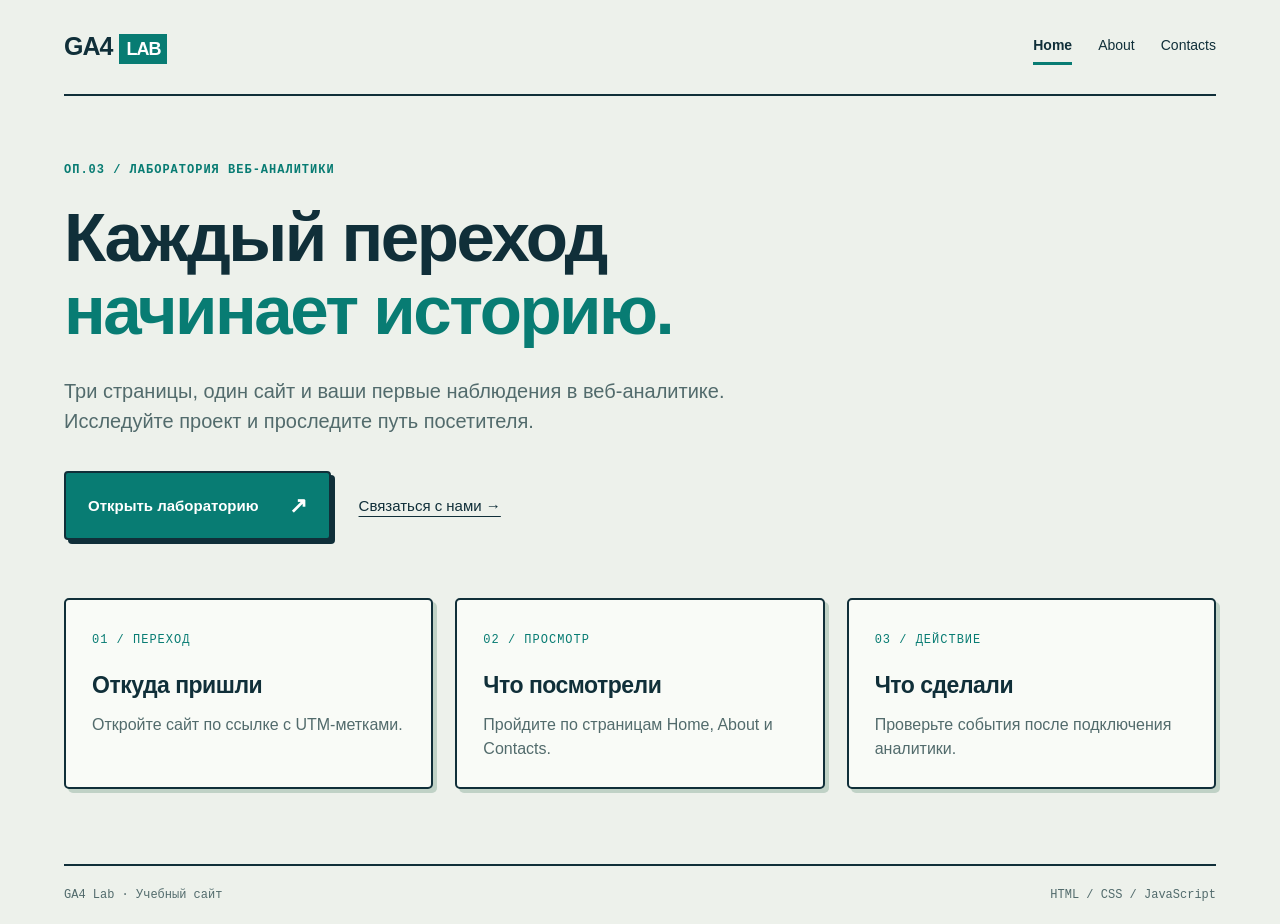
==== index.html @ 48c335bf "Initial commit" ====
<!doctype html>
<html lang="ru">
<head>
  <!-- На занятии вставьте Google Tag сразу после открывающего head. -->
  <meta charset="utf-8">
  <meta name="viewport" content="width=device-width, initial-scale=1">
  <meta name="description" content="Учебная лаборатория веб-аналитики: страницы, переходы и события.">
  <title>Home — GA4 Lab</title>
  <link rel="stylesheet" href="css/style.css">
  <script src="js/script.js" defer></script>
</head>
<body>
  <header><a class="brand" href="index.html">GA4<span>LAB</span></a><nav aria-label="Основная навигация"><a href="index.html" aria-current="page">Home</a><a href="about.html">About</a><a href="contacts.html">Contacts</a></nav></header>
  <main><p class="eyebrow">ОП.03 / ЛАБОРАТОРИЯ ВЕБ-АНАЛИТИКИ</p><h1>Каждый переход<br><em>начинает историю.</em></h1><p class="lead">Три страницы, один сайт и ваши первые наблюдения в веб-аналитике. Исследуйте проект и проследите путь посетителя.</p>
<div class="actions"><a class="button" href="about.html">Открыть лабораторию <span>↗</span></a><a class="secondary" href="contacts.html">Связаться с нами →</a></div>
<section class="cards" aria-label="Что можно изучить"><article><small>01 / ПЕРЕХОД</small><h2>Откуда пришли</h2><p>Откройте сайт по ссылке с UTM-метками.</p></article><article><small>02 / ПРОСМОТР</small><h2>Что посмотрели</h2><p>Пройдите по страницам Home, About и Contacts.</p></article><article><small>03 / ДЕЙСТВИЕ</small><h2>Что сделали</h2><p>Проверьте события после подключения аналитики.</p></article></section></main>
  <footer><span>GA4 Lab · Учебный сайт</span><span>HTML / CSS / JavaScript</span></footer>
</body>
</html>
---- css/style.css ----
:root{--ink:#102f39;--paper:#edf1eb;--accent:#087c73;--line:#b9ccc1;--muted:#526b6c}*{box-sizing:border-box}body{margin:0;background:var(--paper);color:var(--ink);font-family:Arial,Helvetica,sans-serif;line-height:1.5}a{color:inherit}header,main,footer{width:min(1160px,90%);margin:auto}header{display:flex;align-items:center;justify-content:space-between;padding:28px 0;border-bottom:2px solid var(--ink)}.brand{font-size:25px;font-weight:900;text-decoration:none;letter-spacing:-1px}.brand span{background:var(--accent);color:white;padding:5px 7px;margin-left:7px;font-size:18px}nav{display:flex;gap:26px}nav a{text-decoration:none;font-size:14px;padding:6px 0}nav a[aria-current]{border-bottom:3px solid var(--accent);font-weight:bold}main{padding:65px 0 75px;min-height:calc(100vh - 185px)}.eyebrow,small,.tag{font-family:monospace;font-size:12px;letter-spacing:1px}.eyebrow{color:var(--accent);font-weight:bold;margin:0 0 22px}h1{font-size:clamp(38px,5.4vw,72px);line-height:1.07;letter-spacing:-2.5px;margin:0 0 28px;font-weight:800}h1 em{font-style:normal;color:var(--accent)}.lead{font-size:20px;max-width:710px;color:var(--muted);margin-bottom:30px}.actions{display:flex;gap:28px;align-items:center;margin:35px 0}.button{display:inline-flex;justify-content:space-between;gap:30px;align-items:center;background:var(--accent);color:white;border:2px solid var(--ink);padding:16px 22px;border-radius:4px;text-decoration:none;font-size:15px;font-weight:bold;box-shadow:4px 4px 0 var(--ink);cursor:pointer}.button:hover{background:#075f59;transform:translateY(-2px)}.button span{font-size:22px}.secondary{text-underline-offset:5px;font-size:15px}.cards{display:grid;grid-template-columns:repeat(3,1fr);gap:22px;margin-top:58px}.cards article{padding:26px;background:#f9fbf7;border:2px solid var(--ink);border-radius:5px;box-shadow:4px 4px 0 #c0d2c6}.cards small{color:var(--accent)}h2{font-size:23px;letter-spacing:-.5px;margin:18px 0 10px}article p,aside p{color:var(--muted);margin:0}.steps{max-width:800px;margin:35px 0}.steps article{display:flex;gap:28px;padding:22px 0;border-bottom:1px solid var(--line)}.steps article>b{font:30px monospace;color:var(--accent)}.steps h2{margin:0 0 8px}.contact-grid{display:grid;grid-template-columns:1.1fr 1fr;gap:55px;margin-top:35px}form{background:white;border:2px solid var(--ink);border-radius:5px;padding:28px}label{display:block;font-weight:bold;font-size:14px;margin-bottom:8px}input,select{width:100%;padding:13px;font:16px Arial;border:1px solid var(--line);border-radius:3px;background:#f9fbf7;margin-bottom:22px}form small{display:block;color:var(--muted);letter-spacing:0;line-height:1.6}#form-status{color:var(--accent);font-weight:bold}aside{padding:25px 0}.tag{color:var(--accent)}aside h2{font-size:34px;line-height:1.3}aside p{margin-bottom:25px}footer{border-top:2px solid var(--ink);padding:22px 0;display:flex;justify-content:space-between;font:12px monospace;color:var(--muted)}:focus-visible{outline:3px solid #df9509;outline-offset:5px}@media(max-width:700px){header{padding:22px 0}nav{gap:14px}nav a{font-size:12px}main{padding:38px 0}h1{letter-spacing:-1.5px}.lead{font-size:17px}.cards,.contact-grid{grid-template-columns:1fr;gap:20px}.cards{margin-top:38px}.actions{align-items:flex-start;flex-direction:column;gap:22px}footer{gap:12px;flex-wrap:wrap}.contact-grid{gap:10px}}@media(prefers-reduced-motion:no-preference){main{animation:appear .45s ease}.button{transition:background .15s,transform .15s}@keyframes appear{from{opacity:0;transform:translateY(12px)}to{opacity:1;transform:none}}}
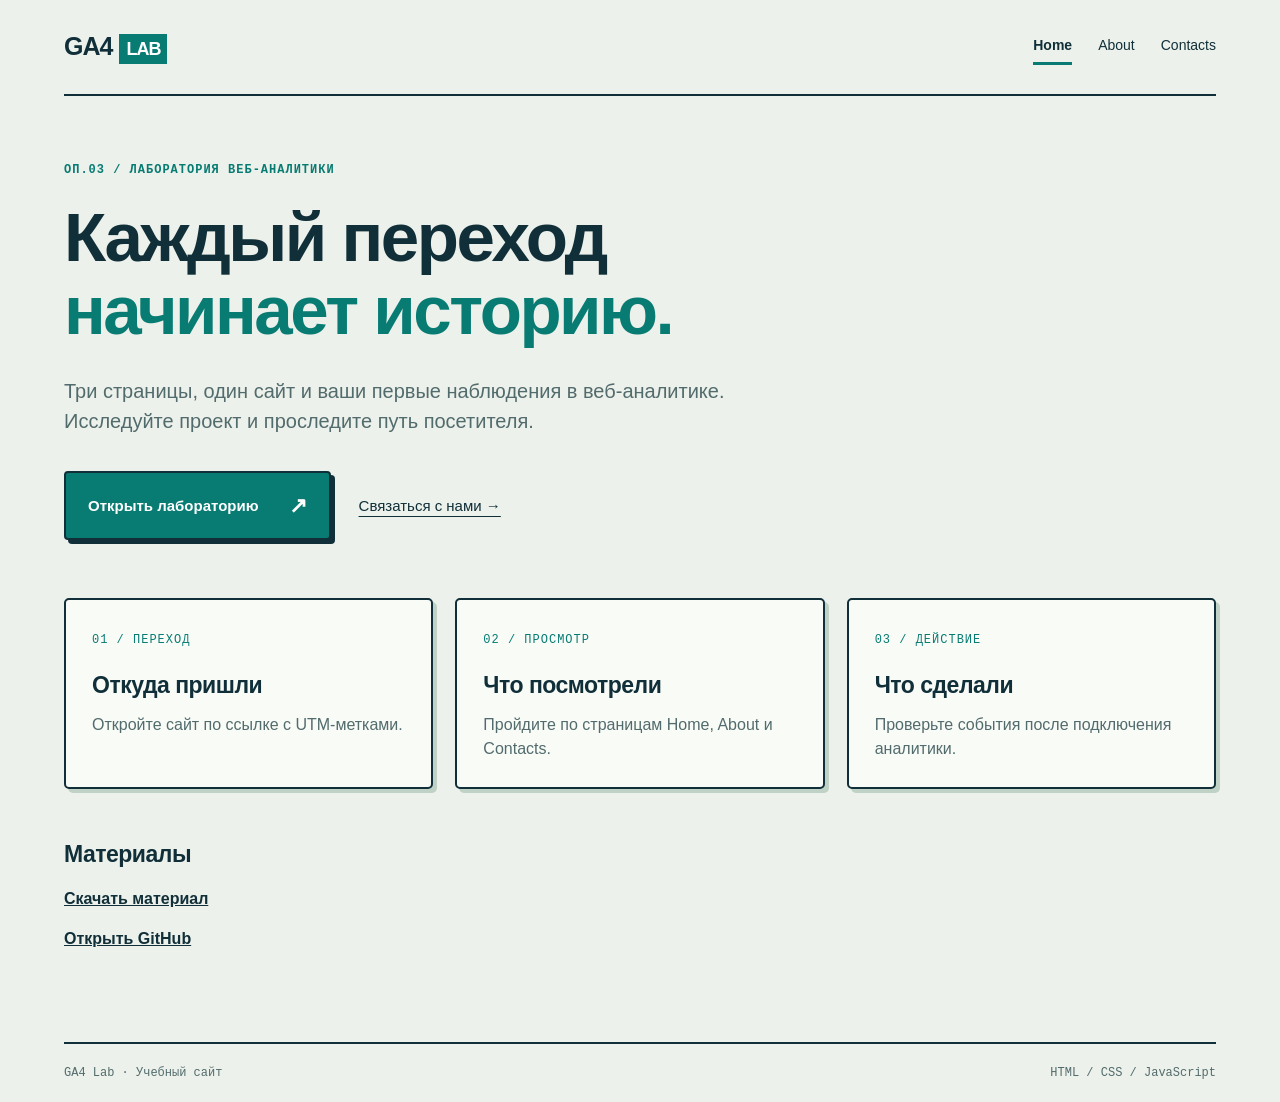
==== commit 329b71d3: "Add external link and PDF guide" ====
--- a/index.html
+++ b/index.html
@@ -1,6 +1,16 @@
 <!doctype html>
 <html lang="ru">
 <head>
+  <!-- Google tag (gtag.js) -->
+  <script async src="https://www.googletagmanager.com/gtag/js?id=G-2CNN55NJF7"></script>
+  <script>
+    window.dataLayer = window.dataLayer || [];
+    function gtag(){dataLayer.push(arguments);}
+    gtag('js', new Date());
+
+    gtag('config', 'G-2CNN55NJF7');
+  </script>
+
   <!-- На занятии вставьте Google Tag сразу после открывающего head. -->
   <meta charset="utf-8">
   <meta name="viewport" content="width=device-width, initial-scale=1">
@@ -13,7 +23,21 @@
   <header><a class="brand" href="index.html">GA4<span>LAB</span></a><nav aria-label="Основная навигация"><a href="index.html" aria-current="page">Home</a><a href="about.html">About</a><a href="contacts.html">Contacts</a></nav></header>
   <main><p class="eyebrow">ОП.03 / ЛАБОРАТОРИЯ ВЕБ-АНАЛИТИКИ</p><h1>Каждый переход<br><em>начинает историю.</em></h1><p class="lead">Три страницы, один сайт и ваши первые наблюдения в веб-аналитике. Исследуйте проект и проследите путь посетителя.</p>
 <div class="actions"><a class="button" href="about.html">Открыть лабораторию <span>↗</span></a><a class="secondary" href="contacts.html">Связаться с нами →</a></div>
-<section class="cards" aria-label="Что можно изучить"><article><small>01 / ПЕРЕХОД</small><h2>Откуда пришли</h2><p>Откройте сайт по ссылке с UTM-метками.</p></article><article><small>02 / ПРОСМОТР</small><h2>Что посмотрели</h2><p>Пройдите по страницам Home, About и Contacts.</p></article><article><small>03 / ДЕЙСТВИЕ</small><h2>Что сделали</h2><p>Проверьте события после подключения аналитики.</p></article></section></main>
+<section class="cards" aria-label="Что можно изучить"><article><small>01 / ПЕРЕХОД</small><h2>Откуда пришли</h2><p>Откройте сайт по ссылке с UTM-метками.</p></article><article><small>02 / ПРОСМОТР</small><h2>Что посмотрели</h2><p>Пройдите по страницам Home, About и Contacts.</p></article><article><small>03 / ДЕЙСТВИЕ</small><h2>Что сделали</h2><p>Проверьте события после подключения аналитики.</p></article></section>
+<section class="materials" aria-label="Материалы">
+  <h2>Материалы</h2>
+  <p>
+    <a href="assets/analytics-guide.pdf" download>
+      Скачать материал
+    </a>
+  </p>
+  <p>
+    <a href="https://github.com/" target="_blank" rel="noopener noreferrer">
+      Открыть GitHub
+    </a>
+  </p>
+</section>
+</main>
   <footer><span>GA4 Lab · Учебный сайт</span><span>HTML / CSS / JavaScript</span></footer>
 </body>
 </html>
--- a/css/style.css
+++ b/css/style.css
@@ -1,2 +1,6 @@
 :root{--ink:#102f39;--paper:#edf1eb;--accent:#087c73;--line:#b9ccc1;--muted:#526b6c}*{box-sizing:border-box}body{margin:0;background:var(--paper);color:var(--ink);font-family:Arial,Helvetica,sans-serif;line-height:1.5}a{color:inherit}header,main,footer{width:min(1160px,90%);margin:auto}header{display:flex;align-items:center;justify-content:space-between;padding:28px 0;border-bottom:2px solid var(--ink)}.brand{font-size:25px;font-weight:900;text-decoration:none;letter-spacing:-1px}.brand span{background:var(--accent);color:white;padding:5px 7px;margin-left:7px;font-size:18px}nav{display:flex;gap:26px}nav a{text-decoration:none;font-size:14px;padding:6px 0}nav a[aria-current]{border-bottom:3px solid var(--accent);font-weight:bold}main{padding:65px 0 75px;min-height:calc(100vh - 185px)}.eyebrow,small,.tag{font-family:monospace;font-size:12px;letter-spacing:1px}.eyebrow{color:var(--accent);font-weight:bold;margin:0 0 22px}h1{font-size:clamp(38px,5.4vw,72px);line-height:1.07;letter-spacing:-2.5px;margin:0 0 28px;font-weight:800}h1 em{font-style:normal;color:var(--accent)}.lead{font-size:20px;max-width:710px;color:var(--muted);margin-bottom:30px}.actions{display:flex;gap:28px;align-items:center;margin:35px 0}.button{display:inline-flex;justify-content:space-between;gap:30px;align-items:center;background:var(--accent);color:white;border:2px solid var(--ink);padding:16px 22px;border-radius:4px;text-decoration:none;font-size:15px;font-weight:bold;box-shadow:4px 4px 0 var(--ink);cursor:pointer}.button:hover{background:#075f59;transform:translateY(-2px)}.button span{font-size:22px}.secondary{text-underline-offset:5px;font-size:15px}.cards{display:grid;grid-template-columns:repeat(3,1fr);gap:22px;margin-top:58px}.cards article{padding:26px;background:#f9fbf7;border:2px solid var(--ink);border-radius:5px;box-shadow:4px 4px 0 #c0d2c6}.cards small{color:var(--accent)}h2{font-size:23px;letter-spacing:-.5px;margin:18px 0 10px}article p,aside p{color:var(--muted);margin:0}.steps{max-width:800px;margin:35px 0}.steps article{display:flex;gap:28px;padding:22px 0;border-bottom:1px solid var(--line)}.steps article>b{font:30px monospace;color:var(--accent)}.steps h2{margin:0 0 8px}.contact-grid{display:grid;grid-template-columns:1.1fr 1fr;gap:55px;margin-top:35px}form{background:white;border:2px solid var(--ink);border-radius:5px;padding:28px}label{display:block;font-weight:bold;font-size:14px;margin-bottom:8px}input,select{width:100%;padding:13px;font:16px Arial;border:1px solid var(--line);border-radius:3px;background:#f9fbf7;margin-bottom:22px}form small{display:block;color:var(--muted);letter-spacing:0;line-height:1.6}#form-status{color:var(--accent);font-weight:bold}aside{padding:25px 0}.tag{color:var(--accent)}aside h2{font-size:34px;line-height:1.3}aside p{margin-bottom:25px}footer{border-top:2px solid var(--ink);padding:22px 0;display:flex;justify-content:space-between;font:12px monospace;color:var(--muted)}:focus-visible{outline:3px solid #df9509;outline-offset:5px}@media(max-width:700px){header{padding:22px 0}nav{gap:14px}nav a{font-size:12px}main{padding:38px 0}h1{letter-spacing:-1.5px}.lead{font-size:17px}.cards,.contact-grid{grid-template-columns:1fr;gap:20px}.cards{margin-top:38px}.actions{align-items:flex-start;flex-direction:column;gap:22px}footer{gap:12px;flex-wrap:wrap}.contact-grid{gap:10px}}@media(prefers-reduced-motion:no-preference){main{animation:appear .45s ease}.button{transition:background .15s,transform .15s}@keyframes appear{from{opacity:0;transform:translateY(12px)}to{opacity:1;transform:none}}}
 
+
+.materials,.program-block{margin-top:48px}
+.program-block{min-height:260px}
+.materials a{font-weight:600}
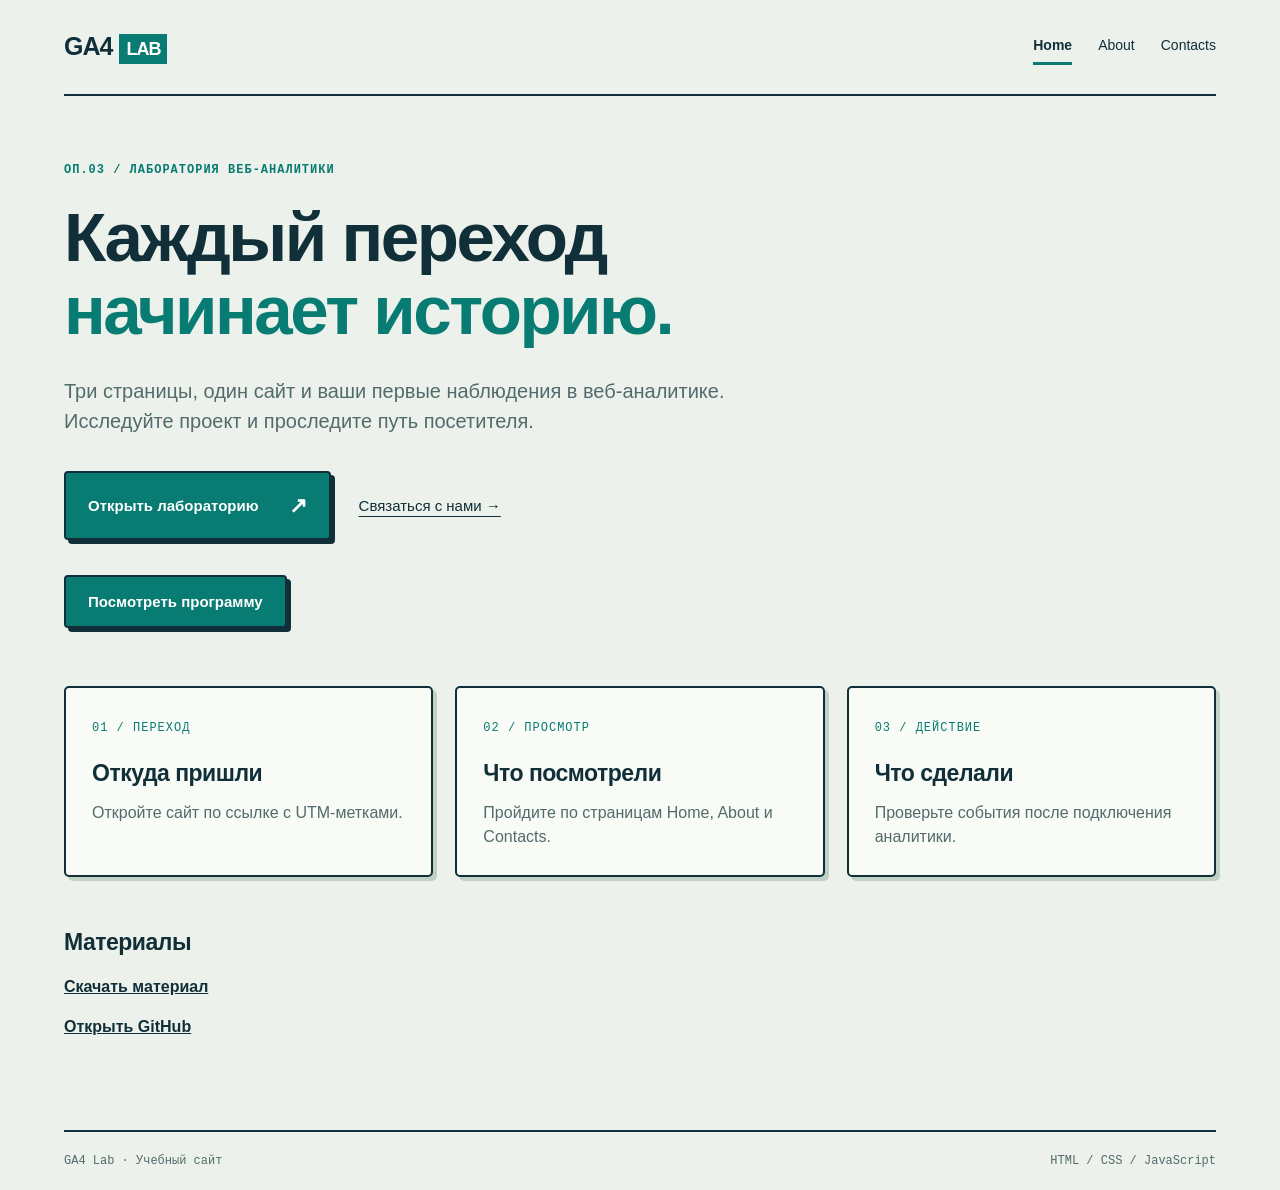
==== commit 32330515: "Add CTA analytics event" ====
--- a/index.html
+++ b/index.html
@@ -23,6 +23,15 @@
   <header><a class="brand" href="index.html">GA4<span>LAB</span></a><nav aria-label="Основная навигация"><a href="index.html" aria-current="page">Home</a><a href="about.html">About</a><a href="contacts.html">Contacts</a></nav></header>
   <main><p class="eyebrow">ОП.03 / ЛАБОРАТОРИЯ ВЕБ-АНАЛИТИКИ</p><h1>Каждый переход<br><em>начинает историю.</em></h1><p class="lead">Три страницы, один сайт и ваши первые наблюдения в веб-аналитике. Исследуйте проект и проследите путь посетителя.</p>
 <div class="actions"><a class="button" href="about.html">Открыть лабораторию <span>↗</span></a><a class="secondary" href="contacts.html">Связаться с нами →</a></div>
+<div class="program">
+  <button id="program-cta" class="button" type="button">
+    Посмотреть программу
+  </button>
+  <div id="program-preview" hidden>
+    <h2>Программа открыта</h2>
+    <p>События, параметры, DebugView и ключевые действия.</p>
+  </div>
+</div>
 <section class="cards" aria-label="Что можно изучить"><article><small>01 / ПЕРЕХОД</small><h2>Откуда пришли</h2><p>Откройте сайт по ссылке с UTM-метками.</p></article><article><small>02 / ПРОСМОТР</small><h2>Что посмотрели</h2><p>Пройдите по страницам Home, About и Contacts.</p></article><article><small>03 / ДЕЙСТВИЕ</small><h2>Что сделали</h2><p>Проверьте события после подключения аналитики.</p></article></section>
 <section class="materials" aria-label="Материалы">
   <h2>Материалы</h2>
--- a/css/style.css
+++ b/css/style.css
@@ -4,3 +4,5 @@
 .materials,.program-block{margin-top:48px}
 .program-block{min-height:260px}
 .materials a{font-weight:600}
+.program{margin-top:32px}
+#program-preview{margin-top:16px}
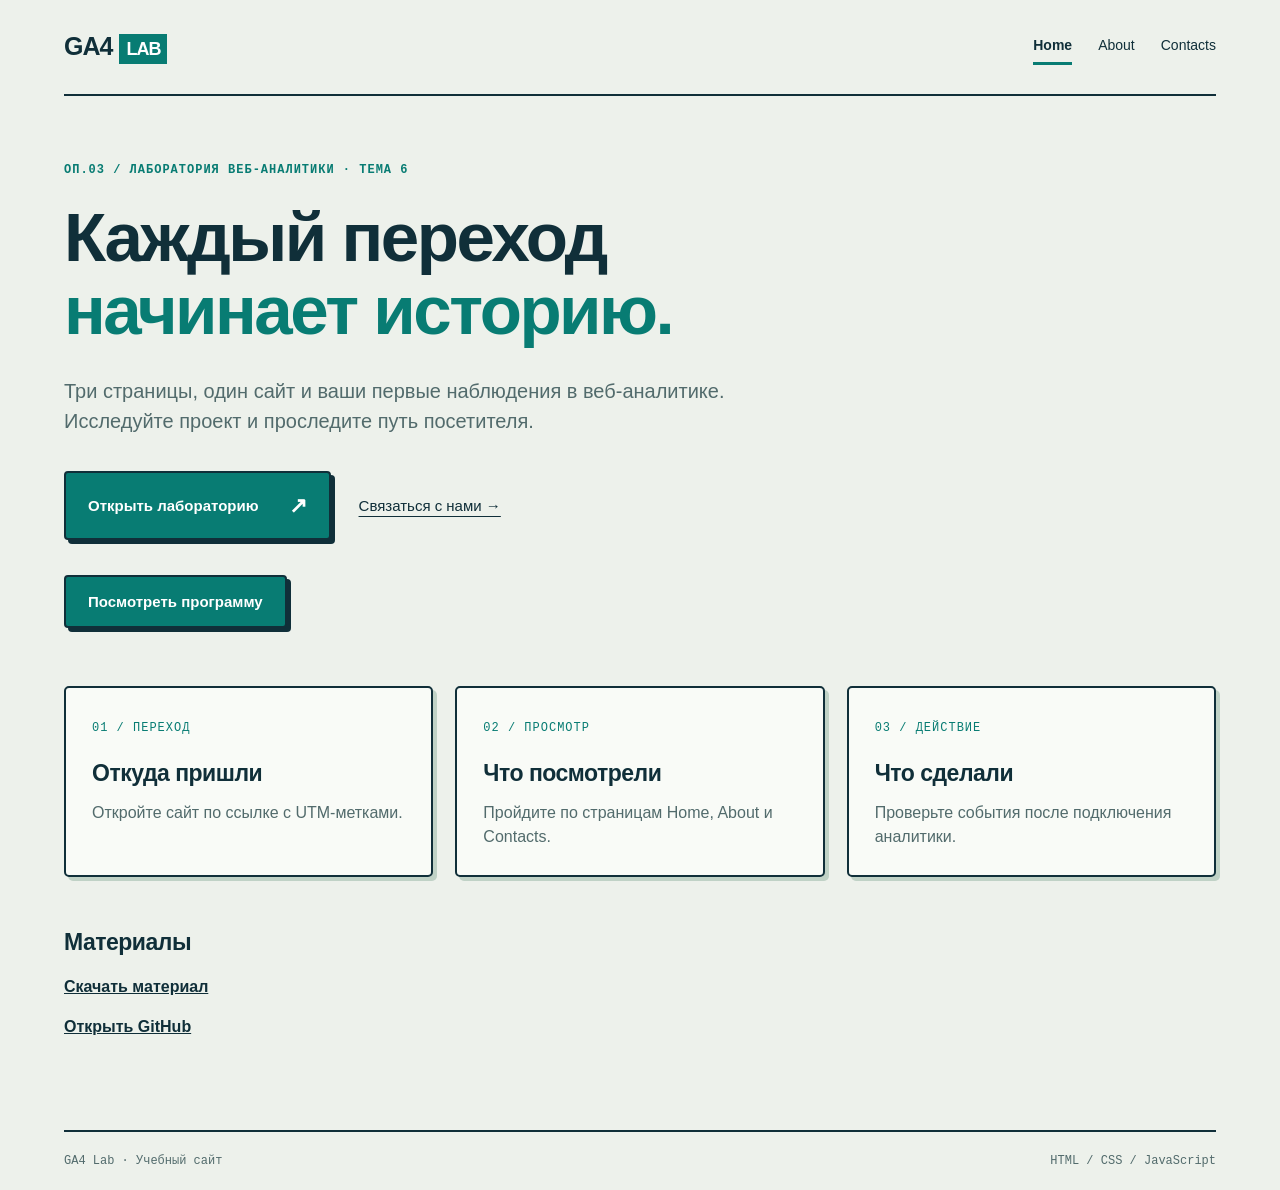
==== commit 0622d506: "Add topic 6 label to hero" ====
--- a/index.html
+++ b/index.html
@@ -21,7 +21,7 @@
 </head>
 <body>
   <header><a class="brand" href="index.html">GA4<span>LAB</span></a><nav aria-label="Основная навигация"><a href="index.html" aria-current="page">Home</a><a href="about.html">About</a><a href="contacts.html">Contacts</a></nav></header>
-  <main><p class="eyebrow">ОП.03 / ЛАБОРАТОРИЯ ВЕБ-АНАЛИТИКИ</p><h1>Каждый переход<br><em>начинает историю.</em></h1><p class="lead">Три страницы, один сайт и ваши первые наблюдения в веб-аналитике. Исследуйте проект и проследите путь посетителя.</p>
+  <main><p class="eyebrow">ОП.03 / ЛАБОРАТОРИЯ ВЕБ-АНАЛИТИКИ · ТЕМА 6</p><h1>Каждый переход<br><em>начинает историю.</em></h1><p class="lead">Три страницы, один сайт и ваши первые наблюдения в веб-аналитике. Исследуйте проект и проследите путь посетителя.</p>
 <div class="actions"><a class="button" href="about.html">Открыть лабораторию <span>↗</span></a><a class="secondary" href="contacts.html">Связаться с нами →</a></div>
 <div class="program">
   <button id="program-cta" class="button" type="button">
